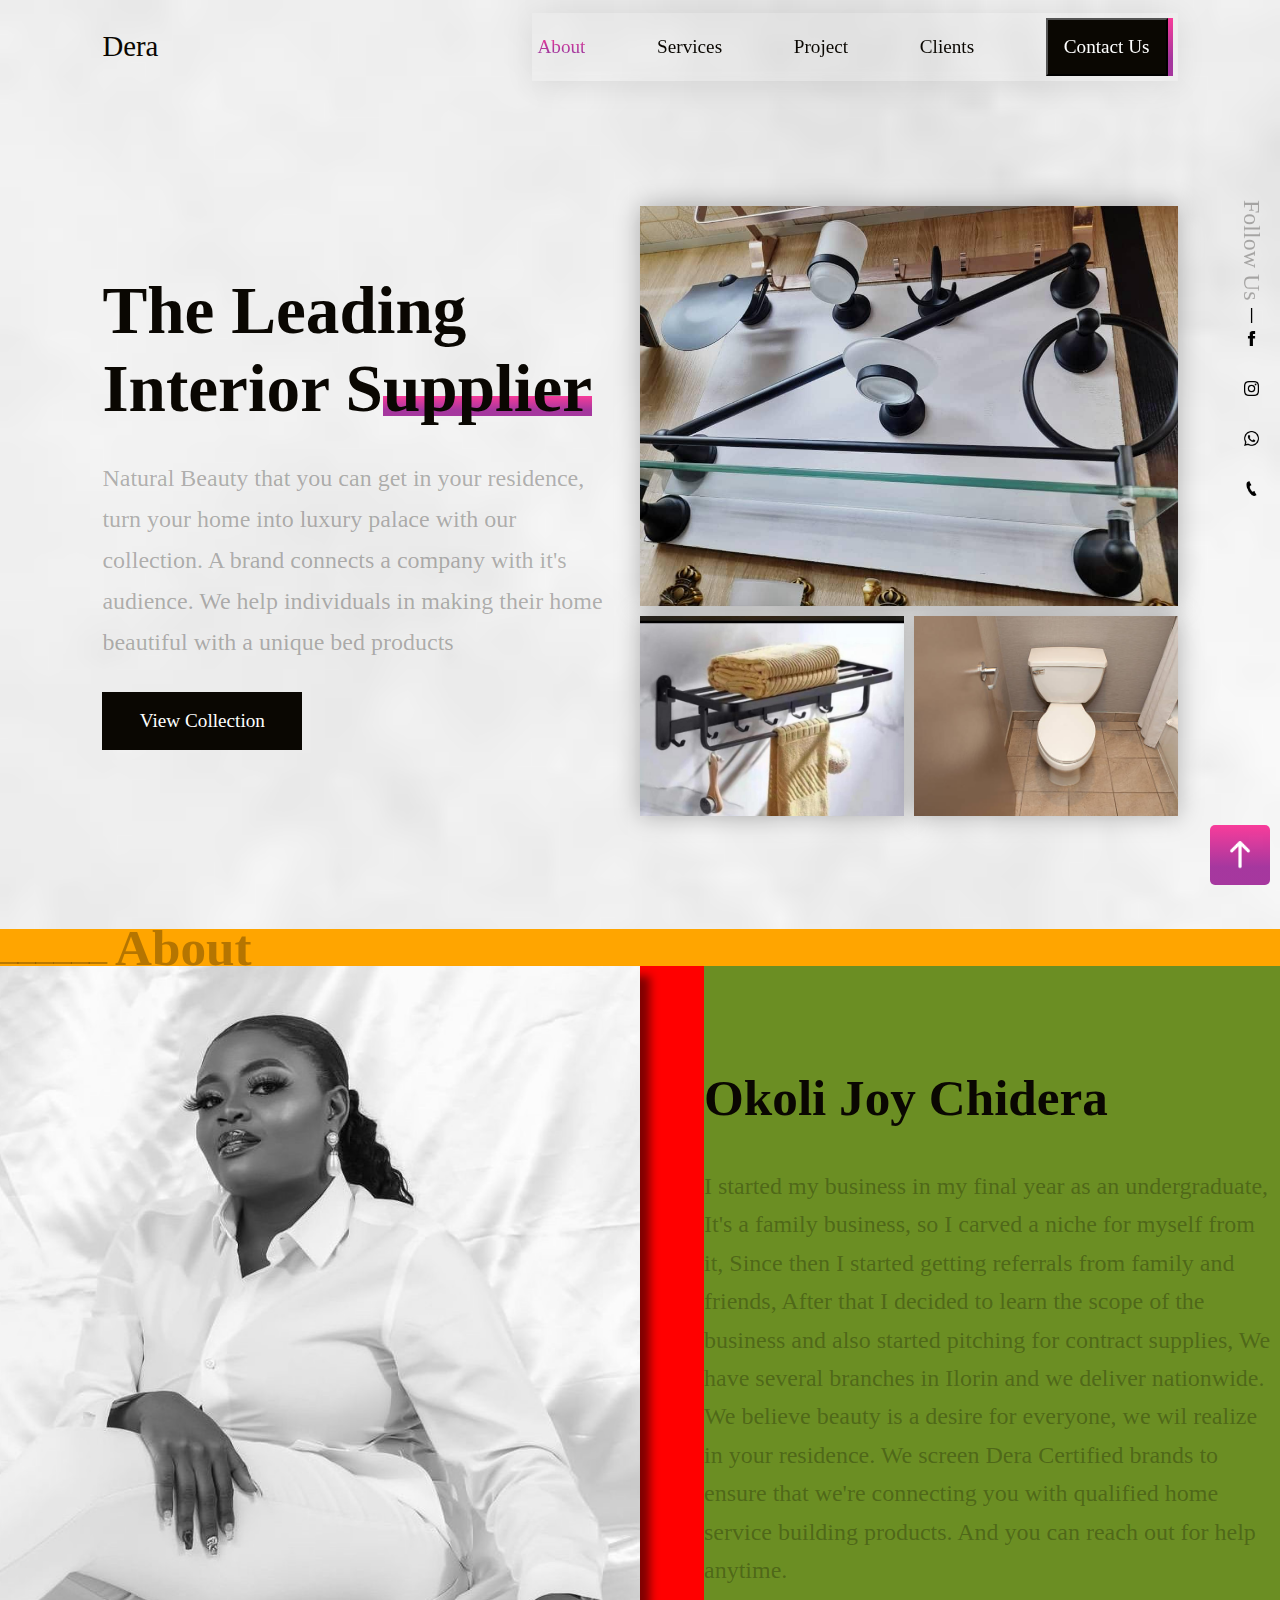
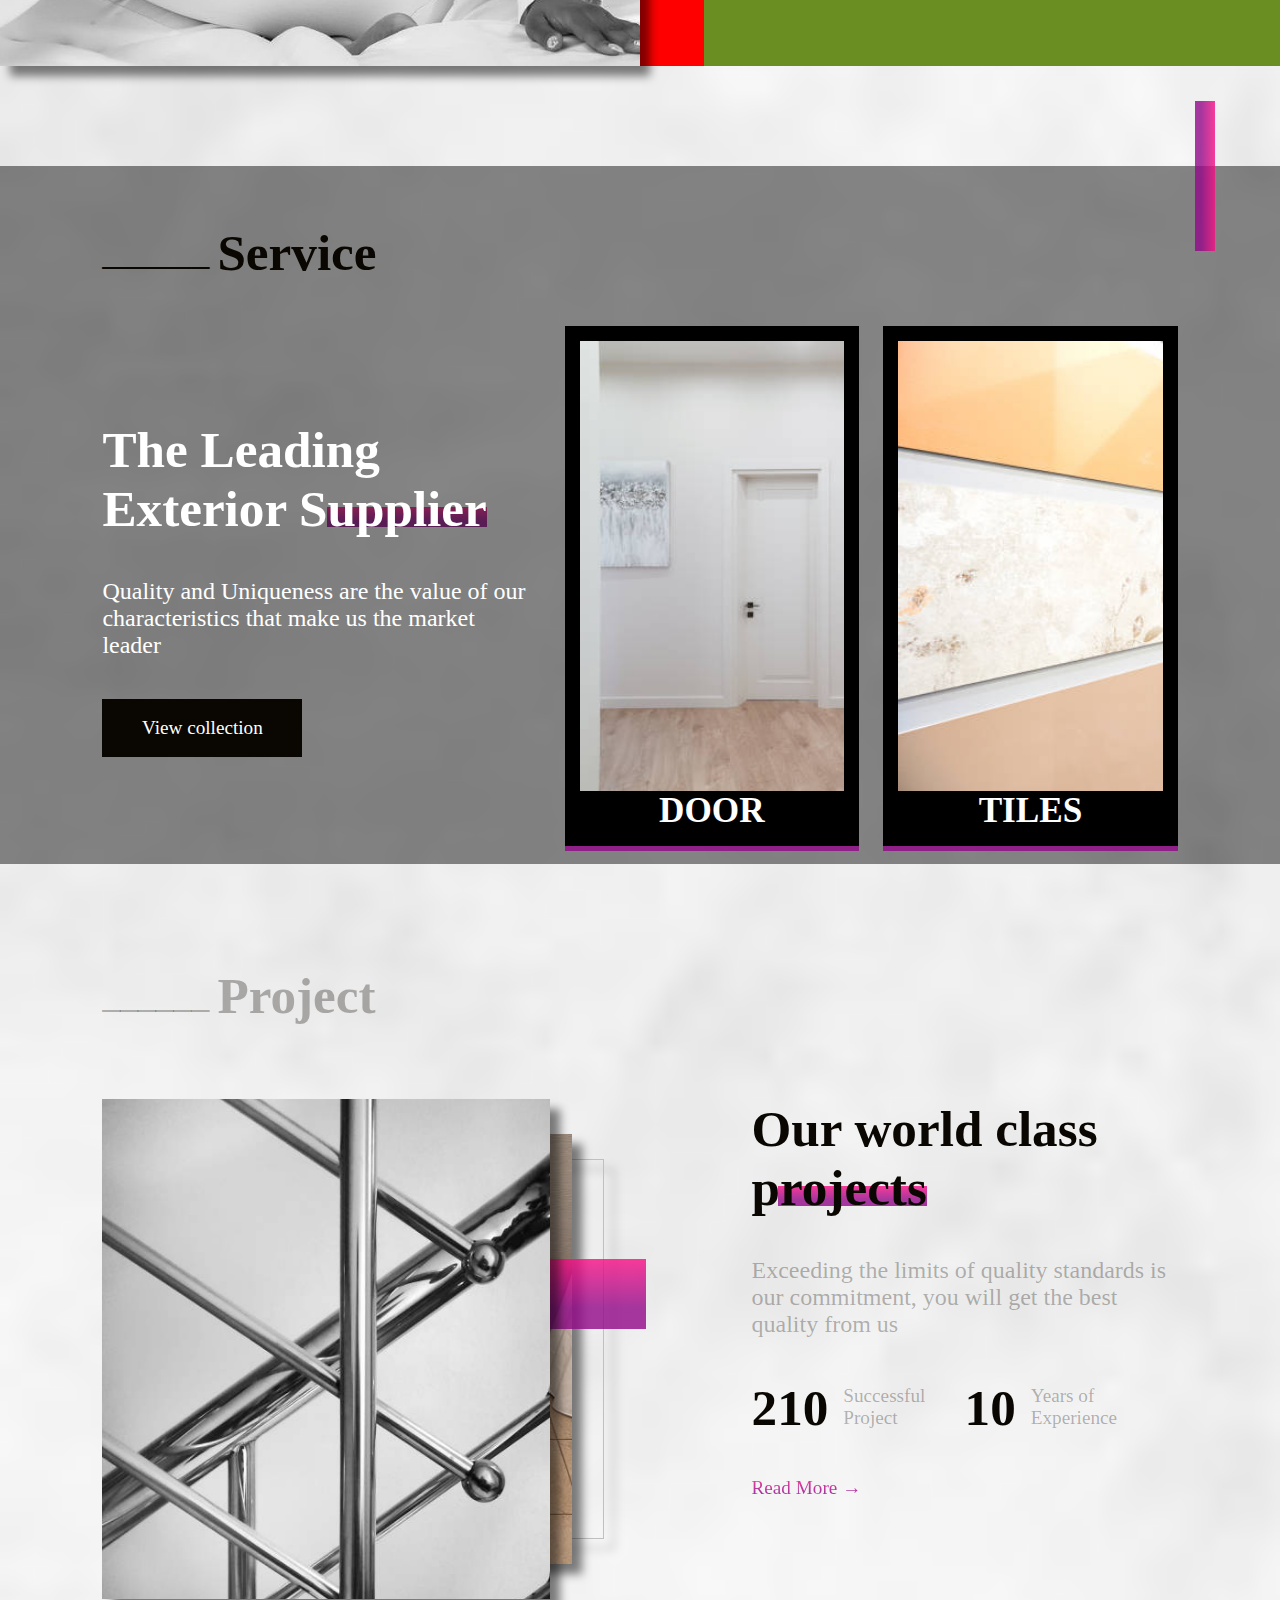
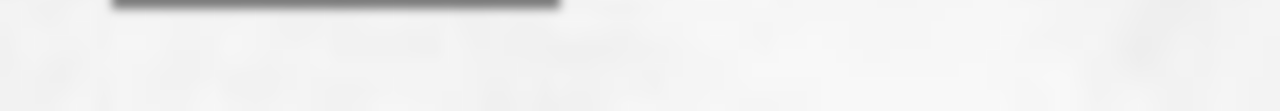
==== index.html @ 9b13f754 "Added files" ====
<!DOCTYPE html>
<html lang="en">

	<head>
		<meta charset="UTF-8">
		<meta http-equiv="X-UA-Compatible" content="IE=edge">
		<meta name="viewport" content="width=device-width, initial-scale=1.0">
		<link rel="stylesheet" href="style.css">
		<script src="script.js"></script>
		<title>Document</title>
	</head>

	<body>
		<!--Header container: It's contains the company's logo and links to each page sections-->
		<div class="header">
			<!--The logo/Company name-->
			<div class="logo">
				<a href="#index.html" class="logo-link">Dera</a>
			</div>
			<!--The website topnav-->
			<div class="nav-links">
				<a href="#about" class="active">About</a>
				<a href="#service">Services</a>
				<a href="#project">Project</a>
				<a href="#clients">Clients</a>
				<div class="contact-us">
					<button>Contact Us</button>
				</div>
			</div>
		</div>

		<!--The Hero/Home section-->
		<div class="home" id="home">
			<div class="home-info">
				<div class="home-heading">
					<h1>
						The Leading Interior <span>Supplier<span class="purple-bg"></span></span>
					</h1>
				</div>
				<div class="home-para">
					<p>Natural Beauty that you can get in your residence, turn your home into luxury palace
						with our collection. A brand connects a company with it's audience. We help individuals
						in making their home
						beautiful with a unique bed products</p>
				</div>
				<a href="gallery.html">View Collection</a>
			</div>
			<!--The Hero image section inside of Home Section-->
			<div class="home-image">
				<div class="home-img-box">
					<div class="home-img1">
						<img src="images/bulb.png.jpg" alt="">
					</div>
					<div class="home-img3">
						<img src="images/towel-handle.png" alt="">
					</div>
					<div class="home-img3">
						<img src="images/water-closet-3.png" alt="">
					</div>
				</div>
			</div>
		</div>


		<!--About Section-->
		<div class="about" id="about">
			<div class="about-title">
				<div><span>______</span></div>
				<h2>About</h2>
			</div>
			<div class="about-content">
				<!--About second image stack-->


				<div class="about-first-img">
					<div class="about-first-img-wrapper">
						<div class="about-img-1">
							<img src="/images/ceo.png" alt="" class="hero-2">
						</div>
						<div class="about-img-2">
							<img src="/images/ceo.png" alt="" class="hero-2">
						</div>
						<div class="about-img-3">
							<img src="/images/ceo.png" alt="" class="hero-2">
						</div>
					</div>
				</div>
				<!--About information section-->


				<div class="about-info">
					<div class="about-heading">
						<h2>
							Okoli Joy <span>Chidera<span class="purple-bg"></span></span>
						</h2>
					</div>
					<div class="about-para">
						<p>
							I started my business in my final year as an undergraduate, It's a family business, so
							I carved a niche for myself from it, Since then I started getting referrals from
							family and friends, After that I decided to learn the scope of the business and also
							started pitching for contract supplies, We have several branches in Ilorin and we
							deliver nationwide.


							We believe beauty is a desire for everyone, we wil realize in your residence. We
							screen Dera Certified brands to ensure that we're connecting you with qualified home
							service building products. And you can reach out for help anytime.
						</p>
					</div>
				</div>
			</div>
		</div>
		<!--Service section-->

		<div class="service" id="service">
			<div class="service-title">
				<div><span>______</span></div>
				<h2>Service</h2>
			</div>
			<div class="service-content">
				<div class="service-info">
					<h2 class="service-heading">The Leading Exterior <span>Supplier<span
								class="purple-bg"></span></span></h2>
					<p class="service-para">Quality and Uniqueness are the value of our characteristics that
						make us the market leader</p>
					<a href="gallery.html">View collection</a>
				</div>
				<div class="service-images">
					<div class="service-images-box">
						<div class="service-images-holder">
							<div class="slideshow-container">
								<img src="images/door-5.png" alt="">
								<img src="images/door-2.png" alt="">
								<img src="images/door-1.png" alt="">
							</div>
							<div class="slide-caption">
								<h3>DOOR</h3>
							</div>
						</div>
					</div>
					<div class="service-images-box">
						<div class="service-images-holder">
							<div class="slideshow-container">
								<img src="images/tiles-2.png" alt="">
								<img src="images/tiles-1.png" alt="">
								<img src="images/tiles-3.png" alt="">
							</div>
							<div class="slide-caption">
								<h3>TILES</h3>
							</div>
						</div>
					</div>
				</div>
			</div>
			<div class="back-bg3"></div>
		</div>

		<!--Project section-->
		<div class="project" id="project">
			<div class="project-title">
				<div><span>______</span></div>
				<h2>Project</h2>
			</div>
			<div class="project-content">
				<div class="project-img">
					<div class="project-img-box">
						<div class="project-img-1">
							<img src="/images/jacuzzi-1.png" alt="">
						</div>
						<div class="project-img-2">
							<img src="/images/water-closet-3.png" alt="">
						</div>
						<div class="back-bg4"></div>
						<div class="project-img-3">
							<img src="/images/guardrail-2.png" alt="">
						</div>
					</div>
				</div>
				<div class="project-info">
					<h2 class="project-heading">Our world class <span>projects<span
								class="purple-bg"></span></span></h2>
					<p class="project-para">Exceeding the limits of quality standards is our commitment, you
						will get the best quality from us</p>
					<div class="project-details">
						<div class="project-success">
							<h2>210</h2>
							<p>Successful Project</p>
						</div>
						<div class="project-years">
							<h2>10</h2>
							<p>Years of Experience</p>
						</div>
					</div>
					<a href="#project" class="project-link">Read More <span>&RightArrow;</span></a>
				</div>
			</div>
		</div>
		<!--The pink-purple color rectangle shape at the back of images with the up button to go back to top of the page-->
		<div class="back-bg"></div>
		<a href="#home" class="up">
			<img src="images/arrow-up.png" alt="">
		</a>


		<div class="media">
			<p>Follow Us </p>
			<div class="cen">|</div>
			<div class="list-media">
				<div>
					<a href="https://www.facebook.com/profile.php?id=100066555765485">
						<img src="images/iconmonstr-facebook-1-removebg-preview .png" alt="">
					</a>
				</div>
				<div>
					<a href="https://instagram.com/dera_build_mart?igshid=YmMyMTA2M2Y=">
						<img src="images/iconmonstr-instagram-11-removebg-preview .png" alt="">
					</a>
				</div>
				<div>
					<a href="https://api.whatsapp.com/send?phone=2348147118630">
						<img src="images/iconmonstr-whatsapp-1-removebg-preview .png" alt="">
					</a>
				</div>
				<div>
					<a href="tel:2348147118630"><img src="images/iconmonstr-phone-1-removebg-preview.png" alt=""></a></div>
			</div>
		</div>
	</body>

</html>
---- style.css ----
* {
  box-sizing: border-box;
  margin: 0px;
  padding: 0px;
  scroll-behavior: smooth;
}

@font-face {
  font-family: Ame;
  src: url(//cdn.shopify.com/s/files/1/0557/0566/5721/t/2/assets/americana-bold.ttf?v=9010423031374408192);
  src: url(//cdn.shopify.com/s/files/1/0557/0566/5721/t/2/assets/americana-bold.ttf?%23iefix&v=9010423031374408192)
    format("truetype");
  font-weight: 400;
  font-style: normal;
  font-display: swap;
}

@font-face {
  font-family: Geo;
  src: url(//cdn.shopify.com/s/files/1/0557/0566/5721/t/2/assets/Geomanist-Book.otf?v=8482170230053308163);
  src: url(//cdn.shopify.com/s/files/1/0557/0566/5721/t/2/assets/Geomanist-Book.otf?%23iefix&v=8482170230053308163)
    format("opentype");
  font-weight: 100;
  font-style: normal;
  font-display: swap;
}

:root {
  --font3: Ame;
  --font2: sans-serif;
  --font1: Geo;
  --primary: white;
  --small-font: 1rem;
  --medium-font: 1.2rem;
  --secondary: rgb(10, 7, 2);
  --secondary-contrast: rgba(10, 7, 2, 0.3);
  --accent: -webkit-linear-gradient(
    rgb(249, 14, 132, 0.8),
    rgb(146, 8, 137, 0.8) 70%
  );
  --P-desktop: 1.8rem;
  --P-mobile: 1.6rem;
}

body {
  width: 100%;
  height: 100%;
  background: url(./images/marble-background.jpg);
  background-color: var(--primary);
  background-size: cover;
  background-repeat: no-repeat;
  font-family: sans-serif;
  font-size: 16px;
  position: relative;
  overflow-x: hidden;
}

h1 {
  color: var(--secondary);
  font-size: 5.5rem;
  font-family: var(--font3);
}

h2 {
  color: var(--secondary);
  font-size: 4.2rem;
  font-family: var(--font3);
}

h3 {
  color: var(--secondary);
  font-size: 3.2rem;
  font-family: var(--font3);
}

p {
  font-size: 1.6rem;
  color: var(--secondary-contrast);
  font-family: var(--font1);
}

a {
  text-decoration: none;
  font-size: var(--medium-font);
  transition: 0.5s ease-in-out;
  font-family: var(--font1);
  color: var(--secondary);
}

button {
  font-size: var(--medium-font);
  padding: 1rem;
  background-color: var(--secondary);
  color: var(--primary);
  outline: none;
  transition: 0.5s ease-in-out;
  font-family: var(--font1);
}

.header {
  display: flex;
  justify-content: space-between;
  padding: 1% 8%;
  margin-bottom: 100px;
}

.logo {
  display: flex;
  align-items: center;
  width: 40%;
}

.logo-link {
  font-size: var(--P-desktop);
  color: var(--secondary);
}

.nav-links {
  display: flex;
  align-items: center;
  justify-content: space-between;
  width: 60%;
  background-color: transparent;
  box-shadow: 0 4px 30px rgba(0, 0, 0, 0.083);
  -webkit-backdrop-filter: blur(5px);
  backdrop-filter: blur(5px);
  padding: 5px 5px;
}

.nav-links a:hover {
  background: var(--accent);
  background-clip: text;
  -webkit-background-clip: text;
  -webkit-text-fill-color: transparent;
}

.active {
  background: var(--accent);
  background-clip: text;
  -webkit-background-clip: text;
  -webkit-text-fill-color: transparent;
}
/*button containers design*/
.contact-us {
  background: var(--accent);
  padding-right: 5px;
  width: fit-content;
}

/*Home/Hero section design*/
.home {
  display: flex;
  justify-content: space-between;
  padding: 1% 8%;
  margin-bottom: 100px;
}

.home-info {
  width: 50%;
  display: flex;
  flex-direction: column;
  justify-content: center;
  gap: 50px;
}

.home-image {
  width: 50%;
}

.home-img-box {
  display: grid;
  width: 100%;
  height: 100%;
  grid-template-columns: repeat(2, 1fr);
  gap: 10px;
}

.home-img-box img {
  filter: drop-shadow(0 0 0.75rem rgba(0, 0, 0, 0.282));
  width: 100%;
  height: 100%;
  object-fit: cover;
}

.home-img1 {
  grid-column: 1 / 3;
  background-color: yellow;
  height: 550px;
}

.home-img2 {
  background-color: pink;
  height: 200px;
}

.home-img3 {
  background-color: brown;
  height: 200px;
}

.home-heading > h1 {
  width: 90%;
}

.home-para > p {
  width: 80%;
  line-height: 1.7;
}

.home-info > a, .service-info > a {
  background-color: var(--secondary);
  width: 200px;
  text-align: center;
  padding: 1rem 1.5rem;
  color: var(--primary);
  border: 2px solid transparent;
}

.home-info > a:hover, .service-info > a:hover {
  background-color: var(--primary);
  color: var(--secondary);
border: 2px solid var(--secondary);
}

.home-heading > h1 > span,
.about-heading > h2 > span,
.service-heading > span,
.project-heading > span,
.collection-heading > h2 > span {
  position: relative;
}

.home-heading > h1 > span > .purple-bg,
.about-heading > h2 > span > .purple-bg,
.service-heading > span > .purple-bg,
.project-heading > span > .purple-bg,
.collection-heading > h2 > span > .purple-bg {
  background: var(--accent);
  width: 85%;
  padding: 10px;
  height: 20px;
  position: absolute;
  right: 0;
  bottom: 10px;
  z-index: -1;
}

/*Frame1 design for the home images*/

/*About section design*/

.about {
  margin-bottom: 100px;
}

.about-title {
  margin-bottom: 100px;
  display: flex;
  gap: 15px;
  padding-left: 0px;
}

.about-title > h2 {
  align-self: flex-end;
  line-height: 0.7;
  color: var(--secondary-contrast);
}

.about-title > div {
  align-self: flex-end;
  color: var(--secondary-contrast);
  width: 100px;
  font-size: 2rem;
}

.about-content {
  display: flex;
  justify-content: space-between;
  gap: 5%;
}

.about-first-img {
  width: 50%;
  display: flex;
  justify-content: start;
  align-items: flex-start;
  position: relative;
}

.about-first-img-wrapper {
  width: 100%;
  height: 100%;
  display: flex;
  align-items: center;
  justify-content: start;
}

.about-first-img-wrapper > .about-img-1 {
  width: 750px;
  height: 100%;
  z-index: 3;
}

.about-first-img-wrapper > .about-img-2 {
  width: 800px;
  height: 90%;
  z-index: 2;
}

.about-first-img-wrapper > .about-img-3 {
  width: 850px;
  height: 80%;
  z-index: 1;
}

.about-first-img-wrapper > .about-img-1,
.about-first-img-wrapper > .about-img-2,
.about-first-img-wrapper > .about-img-3 {
  position: absolute;
  filter: drop-shadow(10px 10px 5px rgba(0, 0, 0, 0.5));
}

.about-first-img-wrapper > .about-img-1 > .back-bg2 {
  top: 50px;
  width: 500px;
  height: 40px;
  z-index: -1;
}

.about-first-img img {
  width: 100%;
  height: 100%;
  object-fit: cover;
}

.about-info {
  width: 45%;
  display: flex;
  flex-direction: column;
  justify-content: start;
  padding: 25px 0 0 0;
  gap: 40px;
  height: 700px;
}

.about-info h2 {
  max-width: 600px;
}

.about-info p {
  max-width: 650px;
  line-height: 1.6;
}

.up {
  background: var(--accent);
  width: 60px;
  height: 60px;
  padding: 5px;
  border-radius: 5px;
  position: fixed;
  bottom: 15px;
  right: 10px;
  z-index: 10;
  display: flex;
  justify-content: center;
  align-items: center;
}

.up:hover {
  background: var(--accent);
}

.up img {
  width: 100%;
}

/*Service design*/
.service {
  background-color: rgba(0, 0, 0, 0.459);
  margin-bottom: 150px;
  position: relative;
  padding: 1% 8%;
  width: 100%;
}

.service-title {
  margin-bottom: 0px;
  display: flex;
  gap: 15px;
  padding: 55px 0 55px 0;
  position: relative;
}

.service-title > h2 {
  align-self: flex-end;
  line-height: 0.7;
  color: var(--secondary);
}

.service-title > div {
  align-self: flex-end;
  color: var(--secondary);
  width: 100px;
  font-size: 2rem;
}

.back-bg3 {
  width: 200px;
  height: 20px;
  transform: rotate(90deg);
  background: var(--accent);
  position: absolute;
  right: 0px;
  top: 0px;
  z-index: 1;
}

.service-content {
  display: flex;
  gap: 3%;
}

.service-info {
  width: 40%;
  display: flex;
  flex-direction: column;
  justify-content: center;
  align-items: flex-start;
  text-align: left;
  gap: 40px;
}

.service-info h2 {
  max-width: 500px;
  color: var(--primary);
}

.service-info p {
  width: 100%;
  color: var(--primary);
}

.service-images {
  width: 57%;
  display: flex;
  gap: 4%;
  padding: 0%;
}

.service-images-box {
  width: 48%;
  display: flex;
  flex-direction: column;
  justify-content: center;
  background: var(--accent);
  color: var(--primary);
  height: 100%;
  position: relative;
  padding-bottom: 5px;
}

.service-images-holder {
  background-color: black;
  width: 100%;
  height: 100%;
  padding: 15px;
}

.slideshow-container {
  width: 100%;
  height: 450px;
  scroll-snap-type: x mandatory;
  -webkit-overflow-scrolling: touch;
  display: flex;
  overflow-x: scroll;
}

.slide-caption h3 {
  background-color: black;
  color: var(--primary);
  text-align: center;
}

::-webkit-scrollbar {
  width: 15px;
  display: none;
}

::-webkit-scrollbar-track {
  box-shadow: inset 0 0 5px grey;
  border-radius: 10px;
}

::-webkit-scrollbar-thumb {
  background: var(--accent);
  border-radius: 10px;
}

::-webkit-scrollbar-thumb:hover {
  background: var(--secondary-contrast);
}

/*Project design*/
.project {
  margin-bottom: 150px;
  position: relative;
  padding: 1% 8%;
}

.project-title {
  margin-bottom: 50px;
  display: flex;
  gap: 15px;
  padding: 0px 35px 35px 0px;
  position: relative;
}

.project-title > h2 {
  align-self: flex-end;
  line-height: 0.7;
  color: var(--secondary-contrast);
}

.project-title > div {
  align-self: flex-end;
  color: var(--secondary-contrast);
  width: 100px;
  font-size: 2rem;
}

.project-content {
  display: flex;
  justify-content: space-between;
  gap: 10px;
  width: 100%;
}

.project-img {
  width: 60%;
  height: 600px;
  display: flex;
  justify-content: start;
  position: relative;
}

.project-img-box {
  width: 100%;
  display: flex;
  justify-content: start;
  align-items: center;
}

.project-img-box .project-img-1 {
  width: 80%;
  height: 500px;
  padding: 10px;
  position: absolute;
  z-index: 1;
}

.project-img-box .project-img-2 {
  width: 75%;
  height: 550px;
  padding: 10px;
  position: absolute;
  z-index: 2;
}

.back-bg4 {
  position: absolute;
  top: 160px;
  width: 35%;
  height: 100px;
  z-index: 3;
  background: var(--accent);
  left: 50%;
}

.project-img-box .project-img-3 {
  width: 70%;
  height: 600px;
  position: absolute;
  z-index: 3;
}

.project-img-1,
.project-img-2,
.project-img-3 {
  filter: drop-shadow(10px 10px 5px rgba(0, 0, 0, 0.5));
}

.project-img-box img {
  width: 100%;
  height: 100%;
  object-fit: cover;
}

.project-info {
  width: 40%;
  display: flex;
  flex-direction: column;
  gap: 40px;
}

.project-info > h2 {
  max-width: 700px;
}

.project-info p {
  max-width: 700px;
}

.project-details {
  display: flex;
  width: 100%;
}

.project-success {
  display: flex;
  align-items: center;
  width: 50%;
}

.project-years {
  display: flex;
  align-items: center;
  justify-content: start;
  width: 50%;
}

.project-success > h2,
.project-years > h2 {
  padding-right: 15px;
}

.project-success > p,
.project-years > p {
  max-width: 100px;
  font-size: var(--medium-font);
}

.project-link {
  background: var(--accent);
  background-clip: text;
  -webkit-background-clip: text;
  -webkit-text-fill-color: transparent;
  text-align: left;
}

.back-bg5 {
  width: 100%;
  height: 50px;
  background: var(--accent);
  position: absolute;
  top: 40%;
  z-index: 1;
}

.media {
  display: flex;
  flex-direction: column;
  align-items: center;
	position: fixed;
	top: 200px;
	right: 15px;
	z-index: 10;
}

.cen {
	padding-top: 5px;
	padding-bottom: 5px;
}

.media p {
	writing-mode: vertical-lr;
}

.list-media {
  display: flex;
  flex-direction: column;
  align-items: center;
}

.list-media div{
	width: 15px;
	height: 50px;
}

div.list-media > div > a {
	width: 100%;
	padding: 0;
	margin: 0;
}

div.list-media > div > a > img{
	width: 100%;
}

@media screen and (max-width: 1600px) {
  h1 {
    font-size: 4.2rem;
  }

  h2 {
    font-size: 3.2rem;
  }

  h3 {
    font-size: 2.2rem;
  }

  p {
    font-size: 1.5rem;
  }

  .header {
    padding: 1% 8%;
  }

  /*Home/Hero section design*/
  .home {
    padding: 1%  8%;
    margin-bottom: 100px;
  }

  .home-info {
    width: 50%;
    justify-content: center;
    gap: 30px;
  }

  .home-heading > h1 {
    width: 95%;
  }

  .home-para > p {
    width: 95%;
  }

  .home-img1 {
    grid-column: 1 / 3;
    height: 400px;
  }

  /*Frame1 design for the home images*/

  /*about design*/
  .about {
    margin-bottom: 100px;
    background-color: red;
    padding: 0px 0px;
  }

  .about-title {
    margin-bottom: 0px;
    background-color: orange;
  }

  .about-first-img-wrapper > .about-img-1 {
    width: 100%;
  }

  .about-first-img-wrapper > .about-img-2 {
    width: 90%;
  }

  .about-first-img-wrapper > .about-img-3 {
    width: 80%;
  }

  .about-first-img-wrapper > .about-img-1 > .back-bg2 {
    top: 100px;
    width: 450px;
    height: 40px;
  }

  .about-info {
    justify-content: center;
    background-color: olivedrab;
  }

  .about-info h2 {
    max-width: 500px;
  }

  /*Service design*/
  .service {
    margin-bottom: 100px;
  }

  .back-bg3 {
    width: 150px;
    height: 20px;
  }

  /*Project design*/
  .project {
    margin-bottom: 100px;
  }

  .project-img {
    width: 60%;
    height: 500px;
  }

  .project-img-box .project-img-1 {
    width: 80%;
    height: 400px;
  }

  .project-img-box .project-img-2 {
    width: 75%;
    height: 450px;
  }

  .back-bg4 {
    width: 35%;
    height: 70px;
  }

  .project-img-box .project-img-3 {
    width: 70%;
    height: 500px;
  }
}

@media screen and (max-width: 1024px) {
  h1 {
    font-size: 3.2rem;
  }

  h2 {
    font-size: 2.8rem;
  }

  h3 {
    font-size: 1.8rem;
  }

  p {
    font-size: 1.4rem;
  }

  .header {
    padding: 1% 3%;
  }
  /*Home/Hero section design*/
  .home {
    padding: 1% 3%;
    margin-bottom: 100px;
  }

  .home-info {
    width: 50%;
    justify-content: center;
    padding-top: 0px;
  }

  .hero-btn {
    padding: .7rem;
  }

  /*about design*/
  .about {
    margin-bottom: 100px;
    padding: 20px 0px;
  }

  .about-first-img {
    width: 50%;
  }

  .about-info {
    width: 50%;
    text-align: center;
  }

  .about-first-img-wrapper > .about-img-1 {
    width: 200px;
    height: 400px;
  }

  .about-first-img-wrapper > .about-img-2 {
    width: 220px;
    height: 350px;
  }

  .about-first-img-wrapper > .about-img-3 {
    width: 240px;
    height: 300px;
  }

  .about-first-img-wrapper > .about-img-1 > .back-bg2 {
    top: 100px;
    width: 260px;
    height: 40px;
  }

  .about-info h2 {
    width: 100%;
  }

  .about-info p {
    width: 100%;
  }

  .about-second-img-wrapper > .about-img-1 {
    width: 200px;
    height: 400px;
  }

  .about-second-img-wrapper > .about-img-2 {
    width: 220px;
    height: 350px;
  }

  .about-second-img-wrapper > .about-img-3 {
    width: 240px;
    height: 300px;
  }

  /*Service design*/
  .service {
    margin-bottom: 100px;
  }

  .back-bg3 {
    width: 150px;
    height: 20px;
  }

  /*Project design*/
  .project {
    margin-bottom: 100px;
  }

  .project-img {
    width: 60%;
    height: 500px;
  }

  .project-img-box .project-img-1 {
    width: 80%;
    height: 400px;
  }

  .project-img-box .project-img-2 {
    width: 75%;
    height: 450px;
  }

  .back-bg4 {
    width: 35%;
    height: 70px;
  }

  .project-img-box .project-img-3 {
    width: 70%;
    height: 500px;
  }

  .collection {
    margin-bottom: 100px;
    position: relative;
    padding: 1% 5%;
  }
}
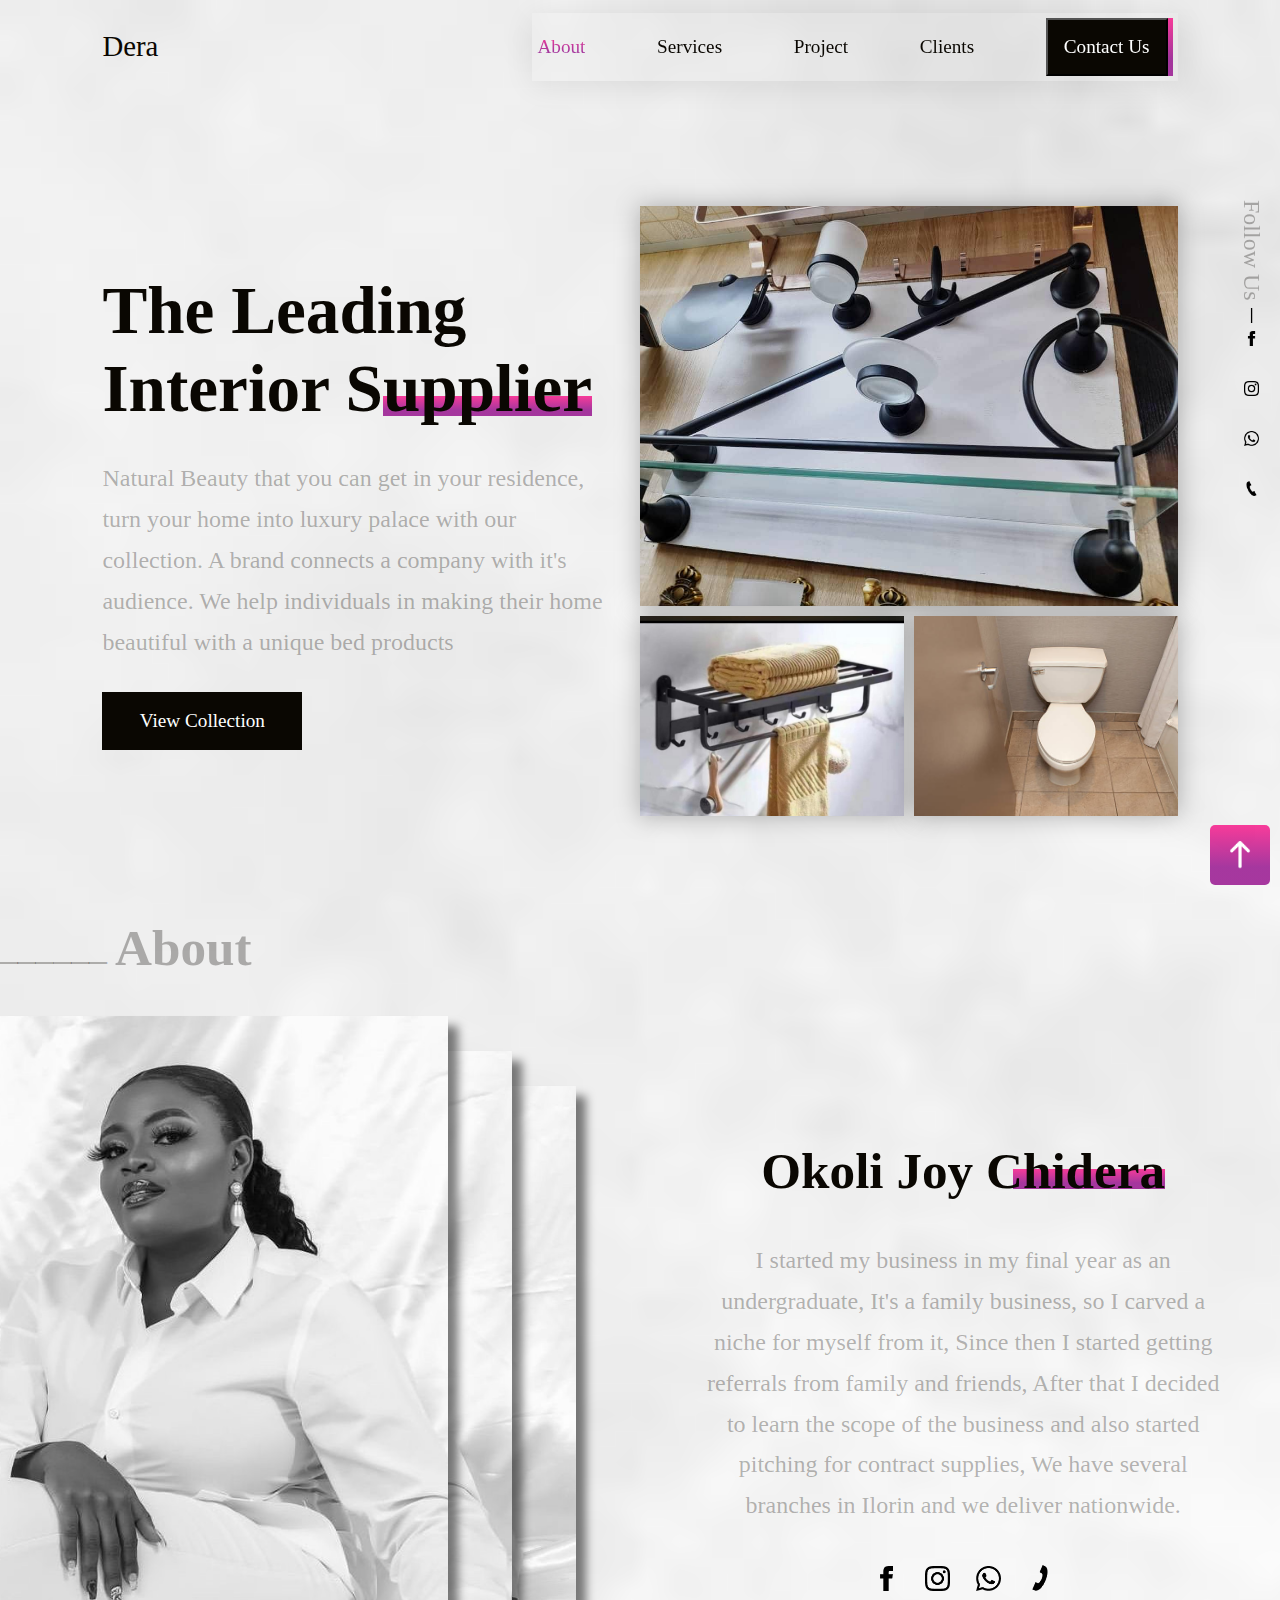
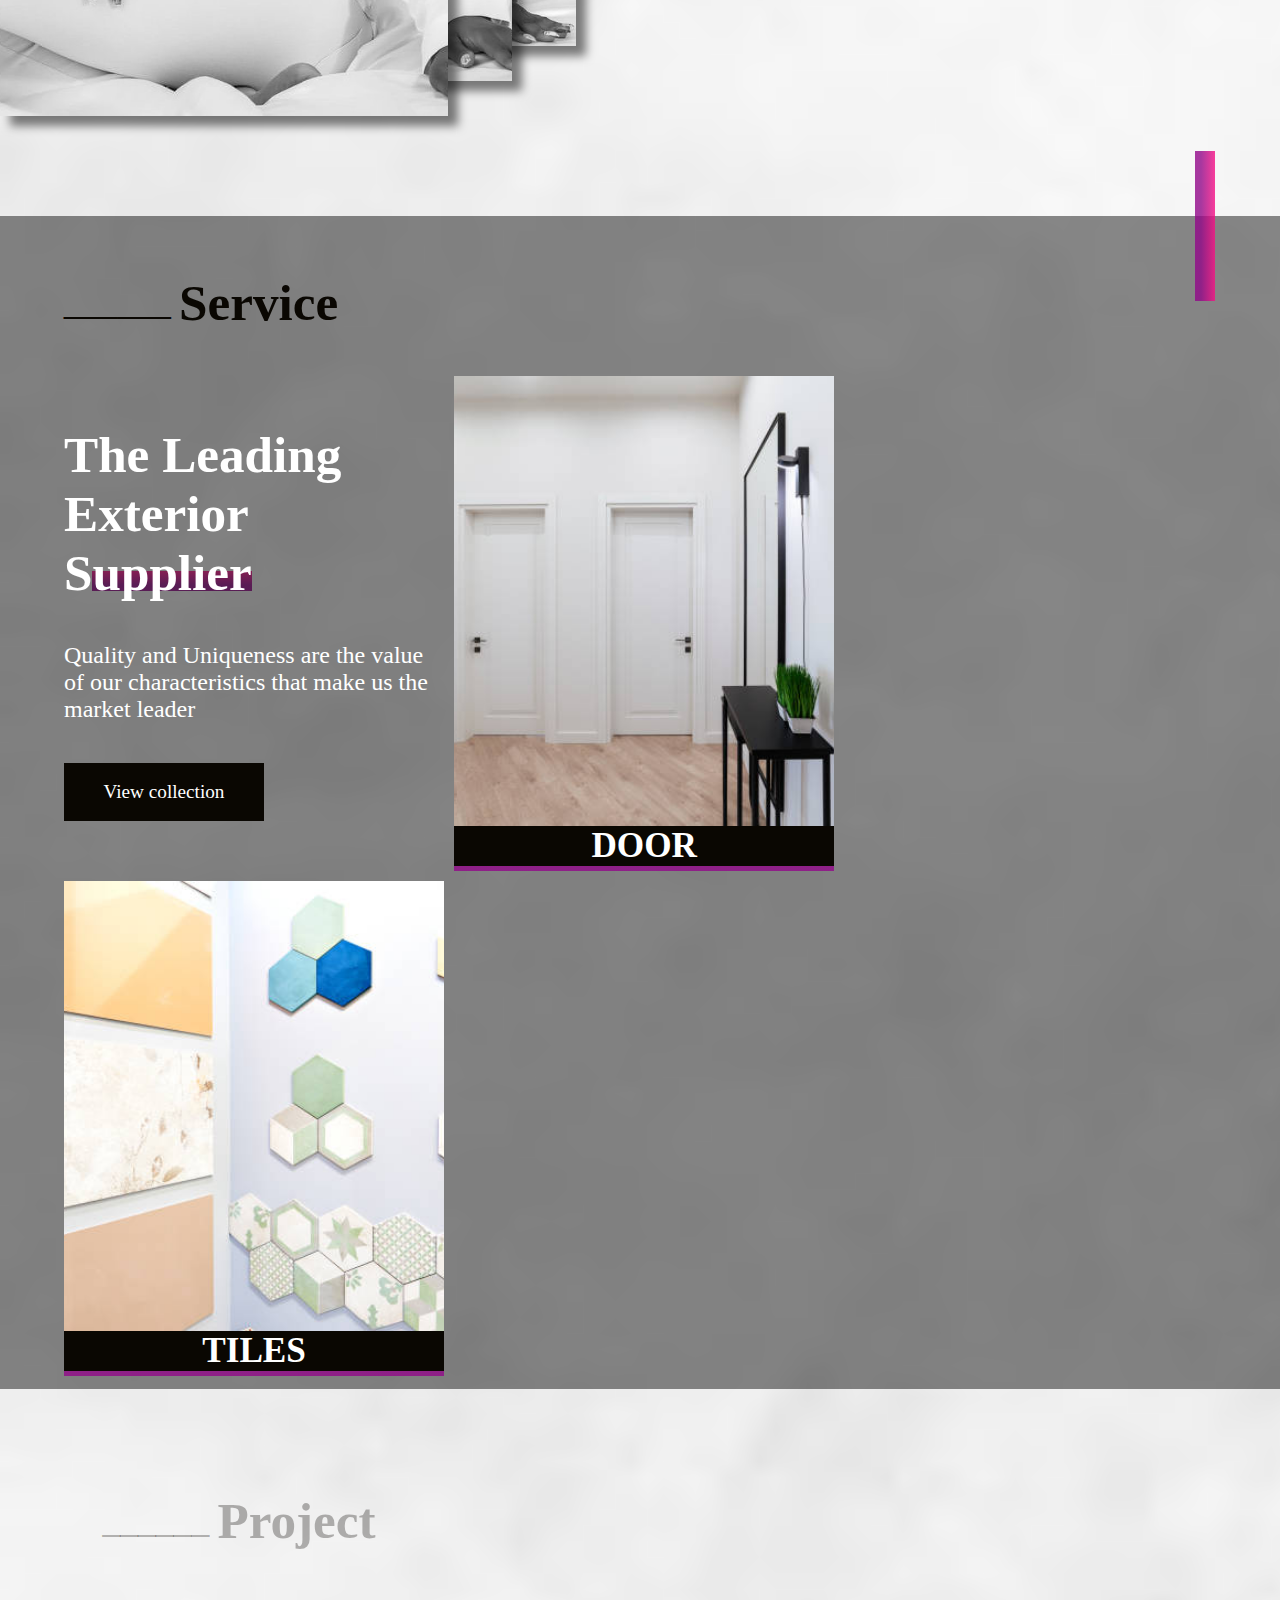
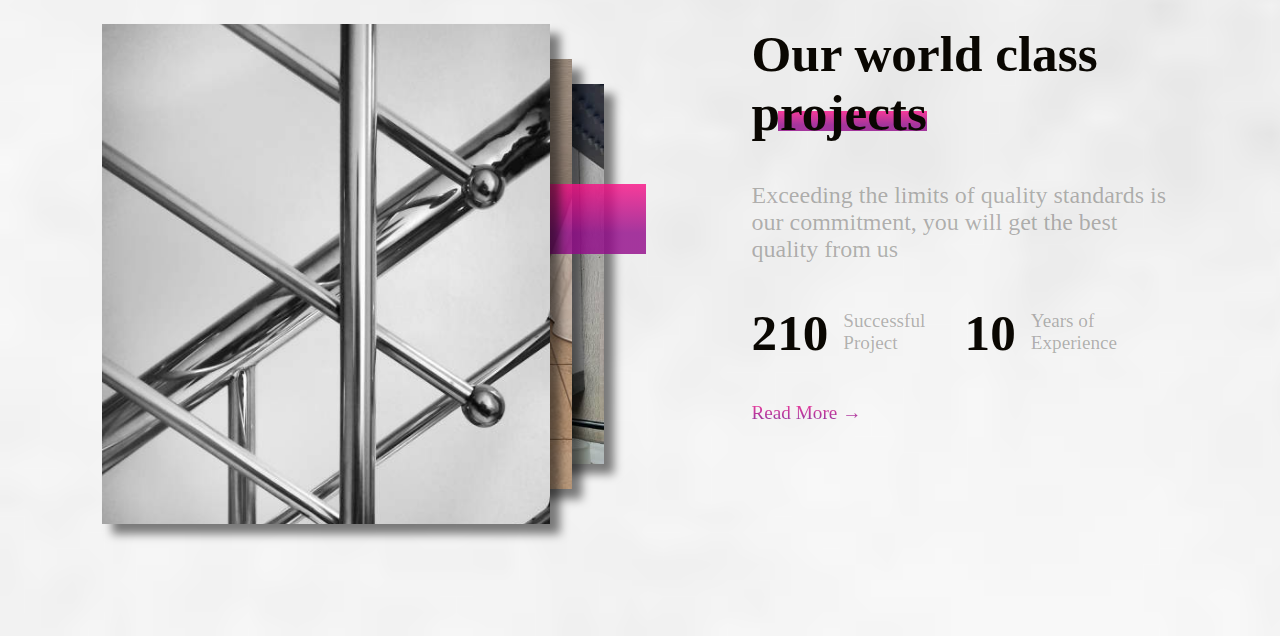
==== commit b0eef37c: "added" ====
--- a/index.html
+++ b/index.html
@@ -5,9 +5,10 @@
 		<meta charset="UTF-8">
 		<meta http-equiv="X-UA-Compatible" content="IE=edge">
 		<meta name="viewport" content="width=device-width, initial-scale=1.0">
+		<link rel="shortcut icon" href="images/ceo.png" type="image/x-icon">
 		<link rel="stylesheet" href="style.css">
 		<script src="script.js"></script>
-		<title>Document</title>
+		<title>Dera Build Mart</title>
 	</head>
 
 	<body>
@@ -101,15 +102,32 @@
 							family and friends, After that I decided to learn the scope of the business and also
 							started pitching for contract supplies, We have several branches in Ilorin and we
 							deliver nationwide.
-
-
-							We believe beauty is a desire for everyone, we wil realize in your residence. We
-							screen Dera Certified brands to ensure that we're connecting you with qualified home
-							service building products. And you can reach out for help anytime.
 						</p>
 					</div>
-				</div>
-			</div>
+					<div class="about-links">
+						<div>
+							<a href="https://www.facebook.com/profile.php?id=100066555765485">
+								<img src="images/iconmonstr-facebook-1-removebg-preview .png" alt="">
+							</a>
+						</div>
+						<div>
+							<a href="https://instagram.com/dera_build_mart?igshid=YmMyMTA2M2Y=">
+								<img src="images/iconmonstr-instagram-11-removebg-preview .png" alt="">
+							</a>
+						</div>
+						<div>
+							<a href="https://api.whatsapp.com/send?phone=2348147118630">
+								<img src="images/iconmonstr-whatsapp-1-removebg-preview .png" alt="">
+							</a>
+						</div>
+						<div class="about-phone">
+							<a href="tel:+2348147118630"><img src="images/iconmonstr-phone-1-removebg-preview.png"
+									alt=""></a>
+						</div>
+					</div>
+				</div>
+			</div>
+		</div>
 		</div>
 		<!--Service section-->
 
@@ -126,29 +144,28 @@
 						make us the market leader</p>
 					<a href="gallery.html">View collection</a>
 				</div>
-				<div class="service-images">
-					<div class="service-images-box">
-						<div class="service-images-holder">
-							<div class="slideshow-container">
-								<img src="images/door-5.png" alt="">
-								<img src="images/door-2.png" alt="">
-								<img src="images/door-1.png" alt="">
-							</div>
-							<div class="slide-caption">
-								<h3>DOOR</h3>
-							</div>
-						</div>
-					</div>
-					<div class="service-images-box">
-						<div class="service-images-holder">
-							<div class="slideshow-container">
-								<img src="images/tiles-2.png" alt="">
-								<img src="images/tiles-1.png" alt="">
-								<img src="images/tiles-3.png" alt="">
-							</div>
-							<div class="slide-caption">
-								<h3>TILES</h3>
-							</div>
+				<div class="service-images-box">
+					<div class="service-images-holder">
+						<div class="slideshow-container">
+							<img src="images/door-5.png" alt="">
+							<img src="images/door-1.png" alt="">
+							<img src="images/door-2.png" alt="">
+						</div>
+						<div class="slide-caption">
+							<h3>DOOR</h3>
+						</div>
+					</div>
+				</div>
+				<div class="service-images-box-2">
+					<div class="service-images-holder">
+						<div class="slideshow-container">
+							<img src="images/tiles-2.png" alt="">
+							<img src="images/tiles-1.png" alt="">
+							<img src="images/tiles-3.png" alt="">
+							<img src="images/tiles-4.png" alt="">
+						</div>
+						<div class="slide-caption">
+							<h3>TILES</h3>
 						</div>
 					</div>
 				</div>
@@ -166,7 +183,7 @@
 				<div class="project-img">
 					<div class="project-img-box">
 						<div class="project-img-1">
-							<img src="/images/jacuzzi-1.png" alt="">
+							<img src="/images/shower-3.png" alt="">
 						</div>
 						<div class="project-img-2">
 							<img src="/images/water-closet-3.png" alt="">
@@ -223,9 +240,11 @@
 					</a>
 				</div>
 				<div>
-					<a href="tel:2348147118630"><img src="images/iconmonstr-phone-1-removebg-preview.png" alt=""></a></div>
+					<a href="tel:+2348147118630"><img src="images/iconmonstr-phone-1-removebg-preview.png"
+							alt=""></a>
+				</div>
 			</div>
 		</div>
 	</body>
 
-</html>+</html>
--- a/style.css
+++ b/style.css
@@ -207,7 +207,8 @@
   line-height: 1.7;
 }
 
-.home-info > a, .service-info > a {
+.home-info > a,
+.service-info > a {
   background-color: var(--secondary);
   width: 200px;
   text-align: center;
@@ -216,10 +217,11 @@
   border: 2px solid transparent;
 }
 
-.home-info > a:hover, .service-info > a:hover {
+.home-info > a:hover,
+.service-info > a:hover {
   background-color: var(--primary);
   color: var(--secondary);
-border: 2px solid var(--secondary);
+  border: 2px solid var(--secondary);
 }
 
 .home-heading > h1 > span,
@@ -296,19 +298,19 @@
 }
 
 .about-first-img-wrapper > .about-img-1 {
-  width: 750px;
+  width: 70%;
   height: 100%;
   z-index: 3;
 }
 
 .about-first-img-wrapper > .about-img-2 {
-  width: 800px;
+  width: 80%;
   height: 90%;
   z-index: 2;
 }
 
 .about-first-img-wrapper > .about-img-3 {
-  width: 850px;
+  width: 90%;
   height: 80%;
   z-index: 1;
 }
@@ -344,12 +346,36 @@
 }
 
 .about-info h2 {
-  max-width: 600px;
+  width: 90%;
 }
 
 .about-info p {
-  max-width: 650px;
-  line-height: 1.6;
+  width: 80%;
+  line-height: 1.7;
+}
+
+.about-links {
+  display: flex;
+  gap: 5%;
+}
+
+.about-links > div {
+  width: 25px;
+  height: 50px;
+}
+
+div.about-links > div > a {
+  width: 100%;
+  padding: 0;
+  margin: 0;
+}
+
+div.about-links > div > a > img {
+  width: 100%;
+}
+
+div.about-phone > a > img {
+  transform: rotate(230deg);
 }
 
 .up {
@@ -382,6 +408,7 @@
   position: relative;
   padding: 1% 8%;
   width: 100%;
+  height: fit-content;
 }
 
 .service-title {
@@ -417,22 +444,39 @@
 }
 
 .service-content {
-  display: flex;
-  gap: 3%;
+	display: flex;
+	flex-wrap: nowrap;
+	width: 100%;
+	gap: 10px;
 }
 
 .service-info {
-  width: 40%;
+	width: 33%;
   display: flex;
   flex-direction: column;
   justify-content: center;
   align-items: flex-start;
   text-align: left;
   gap: 40px;
+	flex-grow: 0;
+}
+
+.service-images-box {
+	width: 33%;
+	background: var(--accent);
+	flex-grow: 0;
+	padding-bottom: 5px;
+}
+
+.service-images-box-2 {
+	width: 33%;
+	background: var(--accent);
+	flex-grow: 0;
+	padding-bottom: 5px;
 }
 
 .service-info h2 {
-  max-width: 500px;
+  width: 100%;
   color: var(--primary);
 }
 
@@ -441,43 +485,28 @@
   color: var(--primary);
 }
 
-.service-images {
-  width: 57%;
-  display: flex;
-  gap: 4%;
-  padding: 0%;
-}
-
-.service-images-box {
-  width: 48%;
-  display: flex;
-  flex-direction: column;
-  justify-content: center;
-  background: var(--accent);
-  color: var(--primary);
-  height: 100%;
-  position: relative;
-  padding-bottom: 5px;
-}
-
 .service-images-holder {
-  background-color: black;
-  width: 100%;
-  height: 100%;
-  padding: 15px;
+	display: flex;
+	flex-direction: column;
+	align-items: center;
+	background: var(--secondary);
 }
 
 .slideshow-container {
-  width: 100%;
-  height: 450px;
-  scroll-snap-type: x mandatory;
-  -webkit-overflow-scrolling: touch;
-  display: flex;
-  overflow-x: scroll;
+	width: 100%;
+	height: 450px;
+	display: flex;
+	overflow-x: scroll;
+}
+
+.slideshow-container > img {
+	width: 100%;
+	height: 100%;
+	object-fit: cover;
 }
 
 .slide-caption h3 {
-  background-color: black;
+  background-color: var(--secondary);
   color: var(--primary);
   text-align: center;
 }
@@ -661,19 +690,19 @@
   display: flex;
   flex-direction: column;
   align-items: center;
-	position: fixed;
-	top: 200px;
-	right: 15px;
-	z-index: 10;
+  position: fixed;
+  top: 200px;
+  right: 15px;
+  z-index: 10;
 }
 
 .cen {
-	padding-top: 5px;
-	padding-bottom: 5px;
+  padding-top: 5px;
+  padding-bottom: 5px;
 }
 
 .media p {
-	writing-mode: vertical-lr;
+  writing-mode: vertical-lr;
 }
 
 .list-media {
@@ -682,19 +711,19 @@
   align-items: center;
 }
 
-.list-media div{
-	width: 15px;
-	height: 50px;
+.list-media div {
+  width: 15px;
+  height: 50px;
 }
 
 div.list-media > div > a {
-	width: 100%;
-	padding: 0;
-	margin: 0;
-}
-
-div.list-media > div > a > img{
-	width: 100%;
+  width: 100%;
+  padding: 0;
+  margin: 0;
+}
+
+div.list-media > div > a > img {
+  width: 100%;
 }
 
 @media screen and (max-width: 1600px) {
@@ -720,7 +749,7 @@
 
   /*Home/Hero section design*/
   .home {
-    padding: 1%  8%;
+    padding: 1% 8%;
     margin-bottom: 100px;
   }
 
@@ -748,25 +777,23 @@
   /*about design*/
   .about {
     margin-bottom: 100px;
-    background-color: red;
     padding: 0px 0px;
   }
 
   .about-title {
-    margin-bottom: 0px;
-    background-color: orange;
+    margin-bottom: 50px;
   }
 
   .about-first-img-wrapper > .about-img-1 {
-    width: 100%;
+    width: 70%;
   }
 
   .about-first-img-wrapper > .about-img-2 {
+    width: 80%;
+  }
+
+  .about-first-img-wrapper > .about-img-3 {
     width: 90%;
-  }
-
-  .about-first-img-wrapper > .about-img-3 {
-    width: 80%;
   }
 
   .about-first-img-wrapper > .about-img-1 > .back-bg2 {
@@ -776,18 +803,32 @@
   }
 
   .about-info {
+    text-align: center;
     justify-content: center;
-    background-color: olivedrab;
   }
 
   .about-info h2 {
-    max-width: 500px;
+    width: 90%;
+  }
+
+  .about-info p {
+    width: 90%;
+  }
+
+  .about-info > .about-links {
+    width: 90%;
+    justify-content: center;
   }
 
   /*Service design*/
   .service {
+		padding: 1% 5%;
     margin-bottom: 100px;
   }
+
+	.service-content {
+		flex-wrap: wrap;
+	}
 
   .back-bg3 {
     width: 150px;
@@ -843,11 +884,11 @@
   }
 
   .header {
-    padding: 1% 3%;
+    padding: 1% 5%;
   }
   /*Home/Hero section design*/
   .home {
-    padding: 1% 3%;
+    padding: 1% 5%;
     margin-bottom: 100px;
   }
 
@@ -858,7 +899,7 @@
   }
 
   .hero-btn {
-    padding: .7rem;
+    padding: 0.7rem;
   }
 
   /*about design*/
@@ -867,62 +908,34 @@
     padding: 20px 0px;
   }
 
-  .about-first-img {
-    width: 50%;
-  }
-
   .about-info {
-    width: 50%;
     text-align: center;
   }
 
-  .about-first-img-wrapper > .about-img-1 {
-    width: 200px;
-    height: 400px;
-  }
-
-  .about-first-img-wrapper > .about-img-2 {
-    width: 220px;
-    height: 350px;
-  }
-
-  .about-first-img-wrapper > .about-img-3 {
-    width: 240px;
-    height: 300px;
-  }
-
-  .about-first-img-wrapper > .about-img-1 > .back-bg2 {
-    top: 100px;
-    width: 260px;
-    height: 40px;
-  }
-
-  .about-info h2 {
-    width: 100%;
-  }
-
-  .about-info p {
-    width: 100%;
-  }
-
-  .about-second-img-wrapper > .about-img-1 {
-    width: 200px;
-    height: 400px;
-  }
-
-  .about-second-img-wrapper > .about-img-2 {
-    width: 220px;
-    height: 350px;
-  }
-
-  .about-second-img-wrapper > .about-img-3 {
-    width: 240px;
-    height: 300px;
+  .about-info > .about-links {
+    justify-content: center;
   }
 
   /*Service design*/
   .service {
+		padding: 1% 5%;
     margin-bottom: 100px;
+  }
+
+	.service-info {
+		width: 50%;
+	}
+
+  .service-images-box {
+    width: 100%;
+    display: flex;
+    flex-direction: column;
+    justify-content: center;
+    background: var(--accent);
+    color: var(--primary);
+    height: 49%;
+    position: relative;
+    padding-bottom: 5px;
   }
 
   .back-bg3 {
@@ -965,4 +978,4 @@
     position: relative;
     padding: 1% 5%;
   }
-}+}
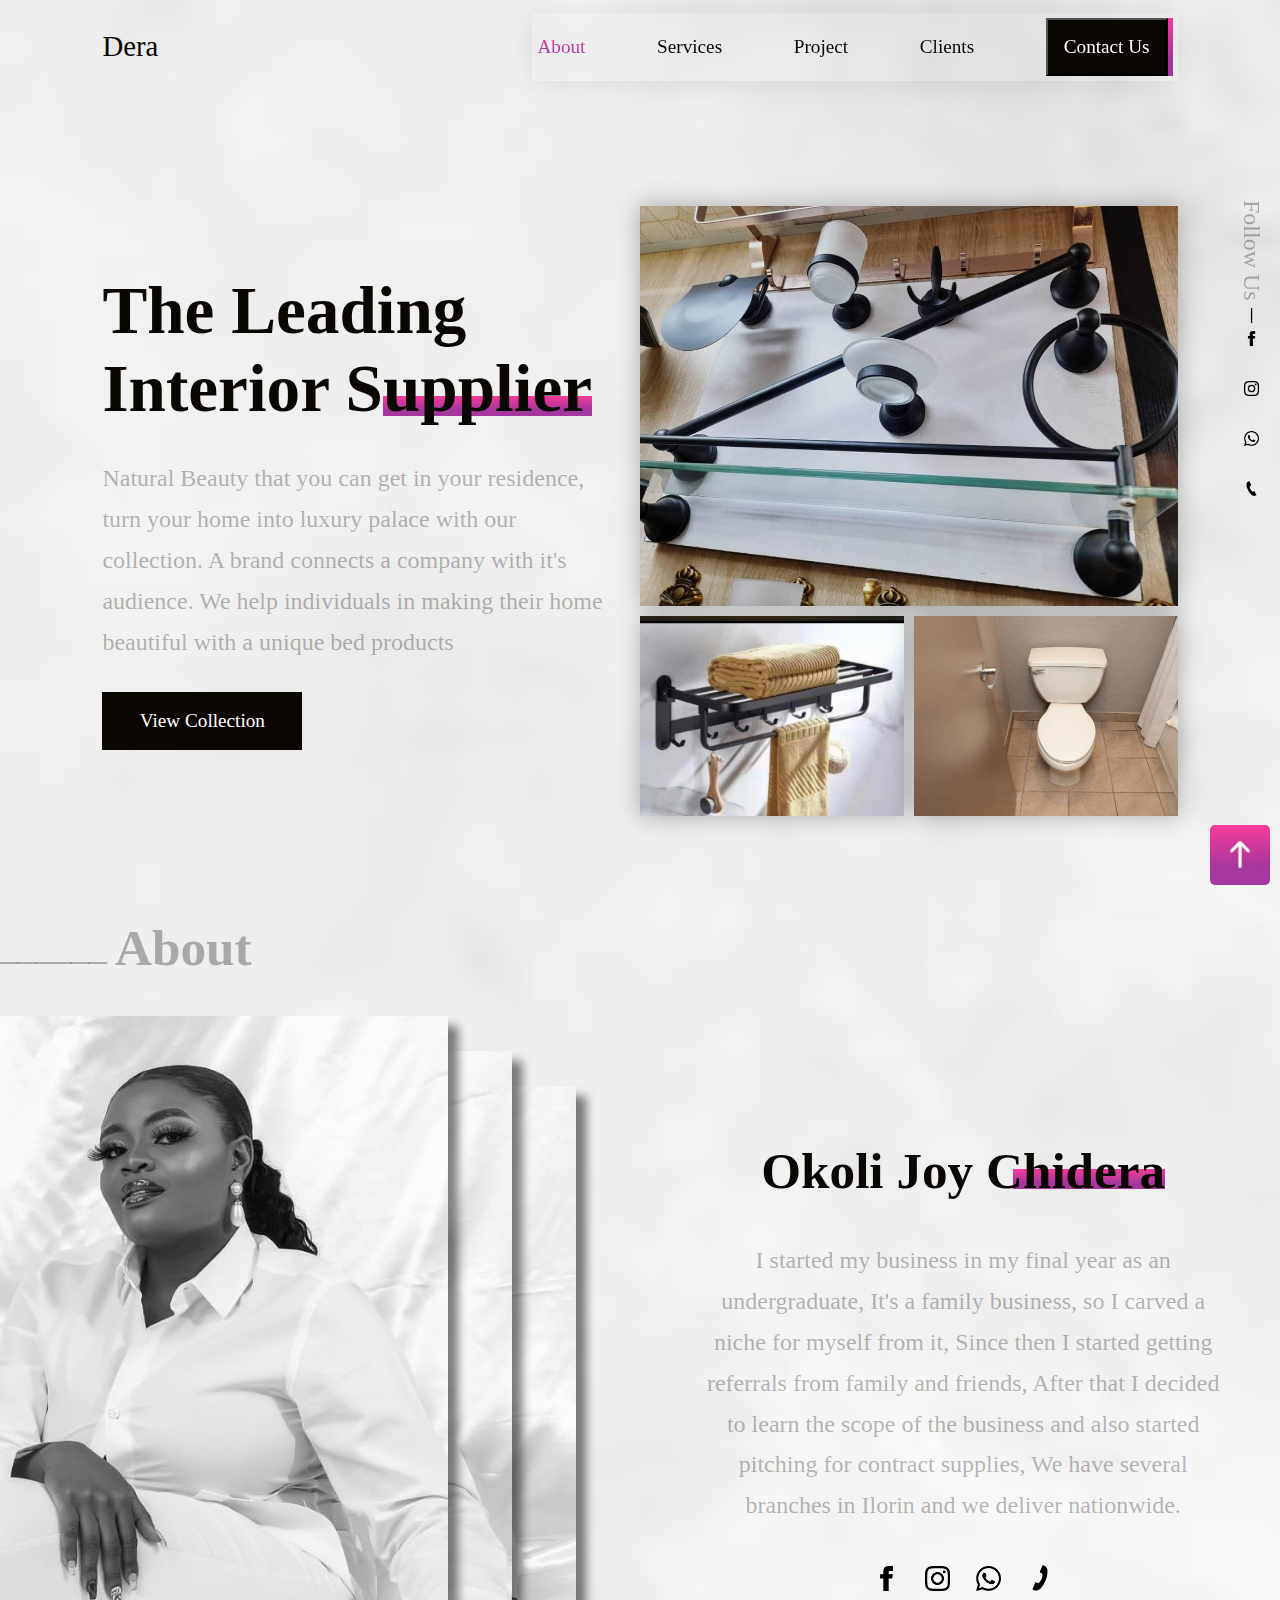
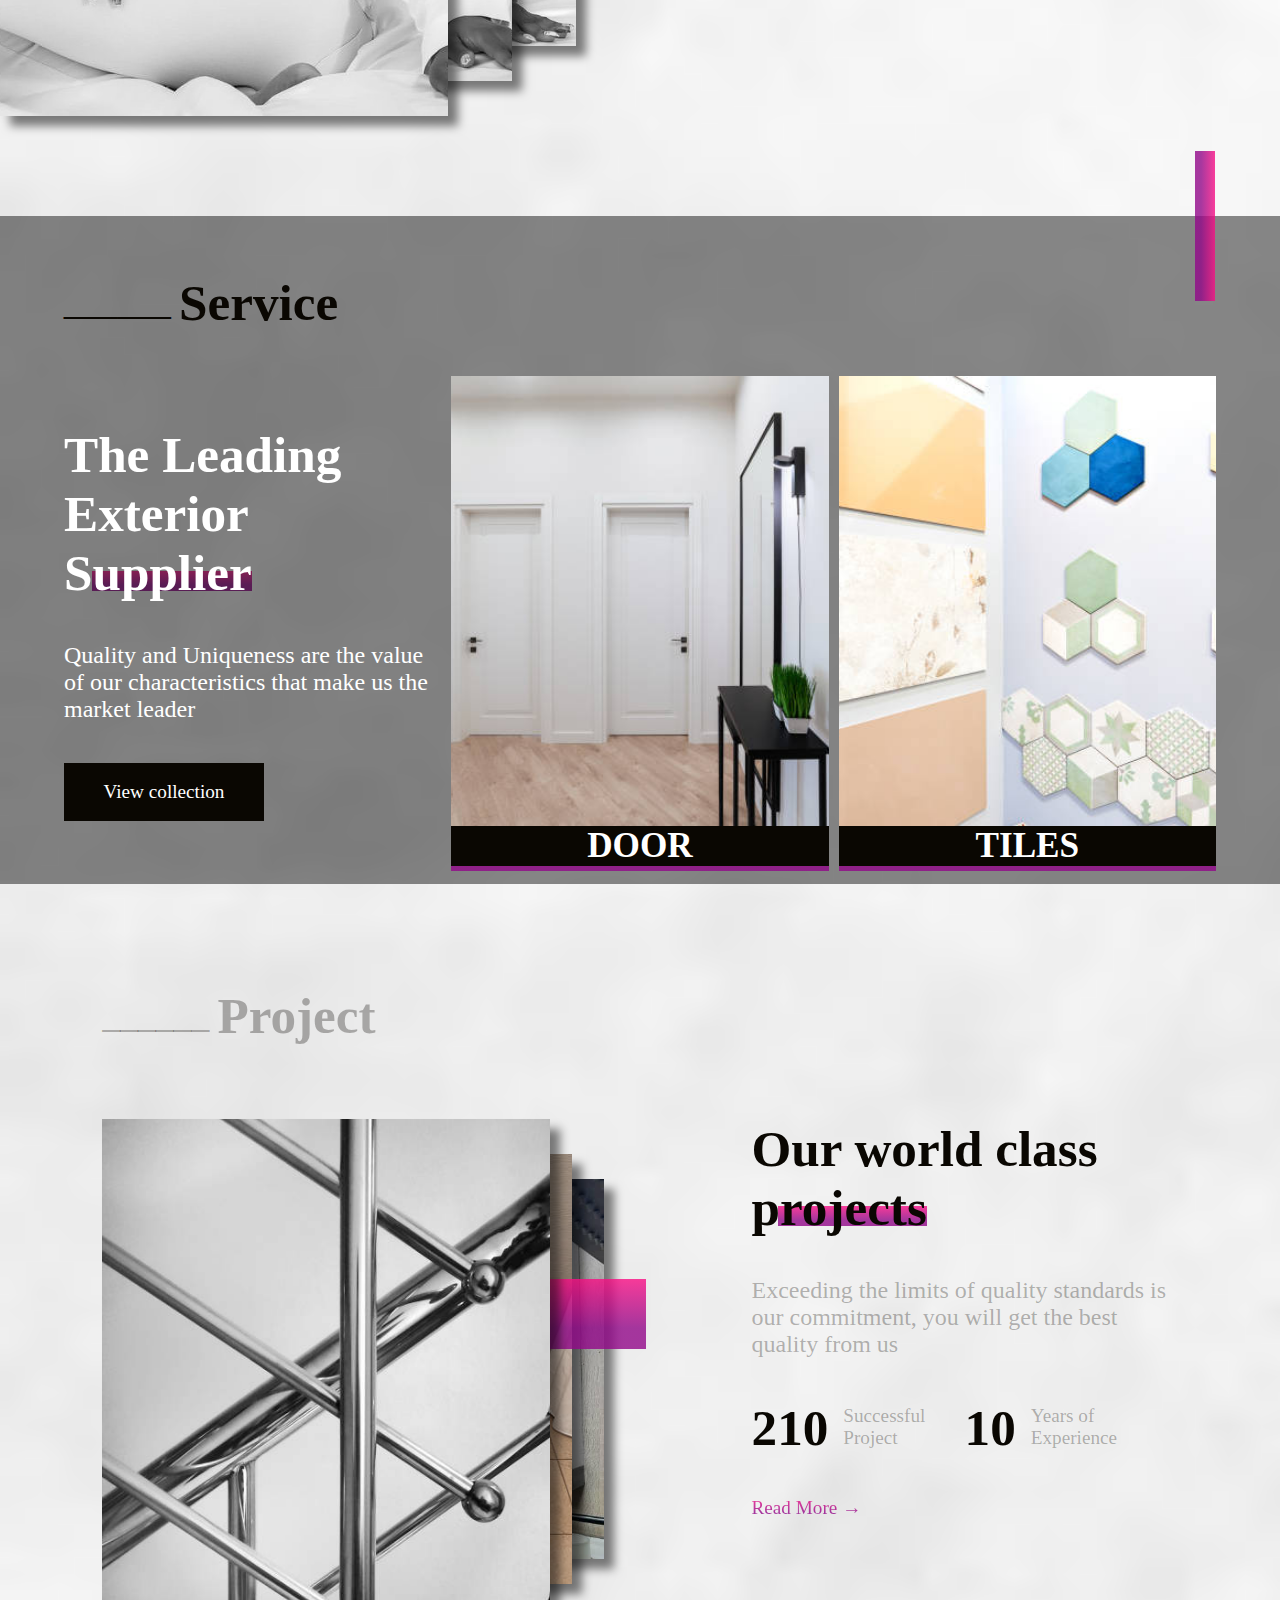
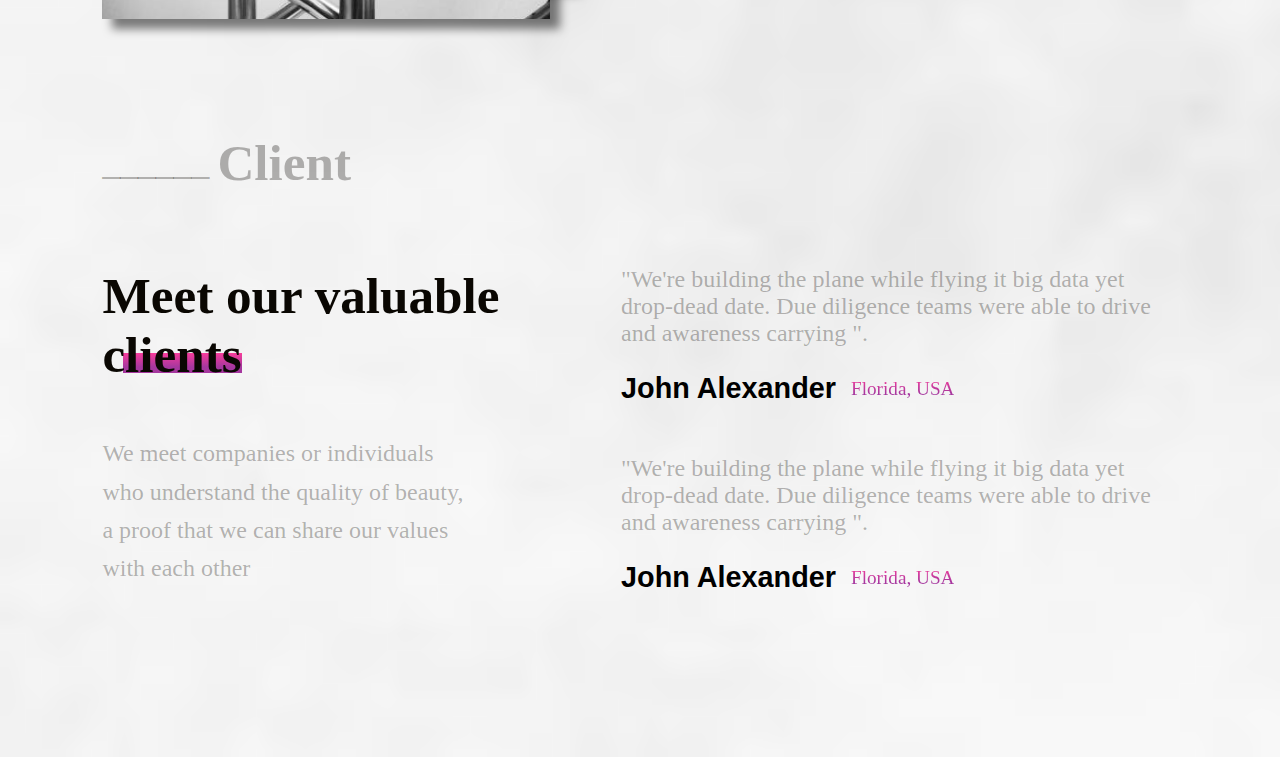
==== commit 1dace006: "client review" ====
--- a/index.html
+++ b/index.html
@@ -23,7 +23,7 @@
 				<a href="#about" class="active">About</a>
 				<a href="#service">Services</a>
 				<a href="#project">Project</a>
-				<a href="#clients">Clients</a>
+				<a href="#client">Clients</a>
 				<div class="contact-us">
 					<button>Contact Us</button>
 				</div>
@@ -213,6 +213,43 @@
 				</div>
 			</div>
 		</div>
+
+		<!--Client Review Section-->
+		<div class="client" id="client">
+			<div class="client-title">
+				<div><span>______</span></div>
+				<h2>Client</h2>
+			</div>
+			<div class="client-content">
+				<div class="ceo-info">
+					<h2 class="ceo-heading">Meet our valuable <span>clients<span
+						class="purple-bg"></span></span></h2>
+						<p class="ceo-para">We meet companies or individuals who understand the quality of beauty, a proof that we can share our values with each other</p>
+				</div>
+				<div class="client-info">
+					<div class="client-comment-box">
+						<p class="client-review">&quot;We're building the plane while flying it big data yet drop-dead date. Due diligence teams were able to drive and awareness carrying &quot;.</p>
+						<div class="client-details">
+							<h4>John Alexander</h4>
+							<p class="client-location">Florida, USA</p>
+						</div>
+					</div>
+					<div class="client-comment-box-2">
+						<p class="client-review">&quot;We're building the plane while flying it big data yet drop-dead date. Due diligence teams were able to drive and awareness carrying &quot;.</p>
+						<div class="client-details">
+							<h4>John Alexander</h4>
+							<p class="client-location">Florida, USA</p>
+						</div>
+					</div>
+				</div>
+			</div>
+		</div>
+
+
+		<!--Footer section-->
+		<div class="footer">
+			
+		</div>
 		<!--The pink-purple color rectangle shape at the back of images with the up button to go back to top of the page-->
 		<div class="back-bg"></div>
 		<a href="#home" class="up">
--- a/style.css
+++ b/style.css
@@ -228,7 +228,7 @@
 .about-heading > h2 > span,
 .service-heading > span,
 .project-heading > span,
-.collection-heading > h2 > span {
+.ceo-heading > span {
   position: relative;
 }
 
@@ -236,7 +236,7 @@
 .about-heading > h2 > span > .purple-bg,
 .service-heading > span > .purple-bg,
 .project-heading > span > .purple-bg,
-.collection-heading > h2 > span > .purple-bg {
+.ceo-heading > span > .purple-bg {
   background: var(--accent);
   width: 85%;
   padding: 10px;
@@ -686,6 +686,111 @@
   z-index: 1;
 }
 
+/* Client design*/
+.client {
+  margin-bottom: 150px;
+  position: relative;
+  padding: 1% 8%;
+}
+
+.client-title {
+  margin-bottom: 50px;
+  display: flex;
+  gap: 15px;
+  padding: 0px 35px 35px 0px;
+  position: relative;
+}
+
+.client-title > h2 {
+  align-self: flex-end;
+  line-height: 0.7;
+  color: var(--secondary-contrast);
+}
+
+.client-title > div {
+  align-self: flex-end;
+  color: var(--secondary-contrast);
+  width: 100px;
+  font-size: 2rem;
+}
+
+.client-content {
+	display: flex;
+}
+
+.ceo-info > h2 {
+  width: 90%;
+	margin-bottom: 50px;
+}
+
+.ceo-info p {
+	line-height: 1.6;
+  width: 70%;
+}
+
+.client-info {
+	display: flex;
+	flex-direction: column;
+	justify-content: space-between;
+}
+
+.client-comment-box {
+	margin-bottom: 50px;
+}
+
+.client-comment-box-2 {
+	margin: 0;
+}
+
+.client-review {
+	margin-bottom: 25px;
+}
+
+.client-details {
+	display: flex;
+	align-items: center;
+	gap: 15px;
+}
+
+.client-details > h4 {
+	font-size: var(--P-desktop);
+}
+
+.client-details > p {
+	font-size: var(--medium-font);
+	background: var(--accent);
+  background-clip: text;
+  -webkit-background-clip: text;
+  -webkit-text-fill-color: transparent;
+}
+/* Footer design*/
+.footer {
+  margin-bottom: 0;
+  padding: 0;
+	background: var(--secondary-contrast);
+}
+
+.footer-title {
+  margin-bottom: 50px;
+  display: flex;
+  gap: 15px;
+  padding: 0px 35px 35px 0px;
+  position: relative;
+}
+
+.footer-title > h2 {
+  align-self: flex-end;
+  line-height: 0.7;
+  color: var(--secondary-contrast);
+}
+
+.footer-title > div {
+  align-self: flex-end;
+  color: var(--secondary-contrast);
+  width: 100px;
+  font-size: 2rem;
+}
+/*media design*/
 .media {
   display: flex;
   flex-direction: column;
@@ -726,7 +831,7 @@
   width: 100%;
 }
 
-@media screen and (max-width: 1600px) {
+@media screen and (max-width: 1400px) {
   h1 {
     font-size: 4.2rem;
   }
@@ -825,10 +930,6 @@
 		padding: 1% 5%;
     margin-bottom: 100px;
   }
-
-	.service-content {
-		flex-wrap: wrap;
-	}
 
   .back-bg3 {
     width: 150px;
@@ -972,10 +1073,4 @@
     width: 70%;
     height: 500px;
   }
-
-  .collection {
-    margin-bottom: 100px;
-    position: relative;
-    padding: 1% 5%;
-  }
-}
+}
